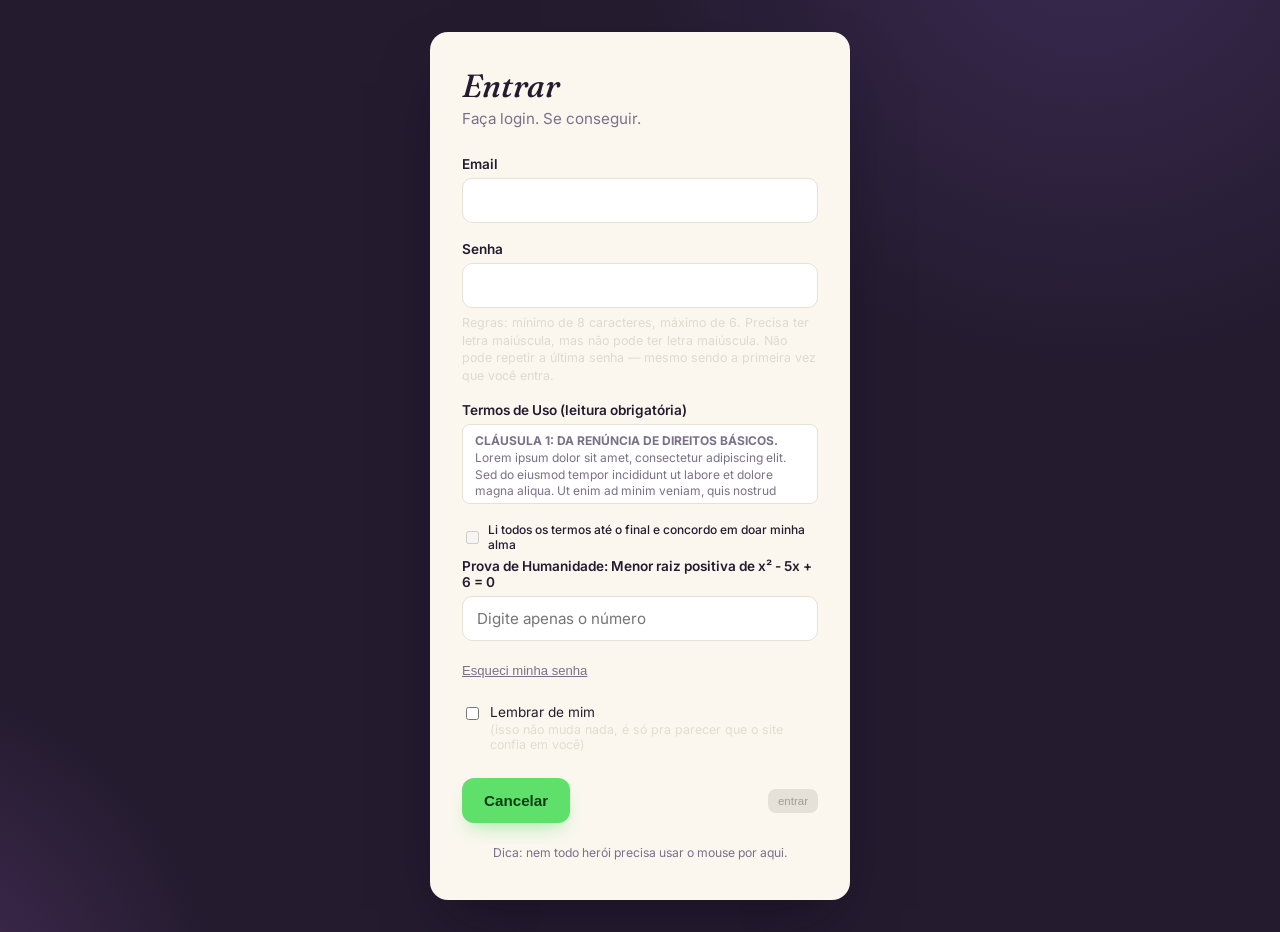
==== index.html @ 3b9d7cfb "Add files via upload" ====
<!DOCTYPE html>
<html lang="pt-BR">

<head>
    <meta charset="UTF-8">
    <meta name="viewport" content="width=device-width, initial-scale=1.0">
    <title>Login do Mal</title>
    <link rel="preconnect" href="https://fonts.googleapis.com">
    <link
        href="https://fonts.googleapis.com/css2?family=Fraunces:ital,wght@0,500;0,600;1,500&family=Inter:wght@400;500;600;700&display=swap"
        rel="stylesheet">
    <link rel="stylesheet" href="../static/style.css">
</head>

<body>

    <div class="stage" id="stage">
        <div class="card" id="card">

            <div class="form-wrap" id="formWrap">
                <h1>Entrar</h1>
                <p class="subtitle">Faça login. Se conseguir.</p>

                <form id="form" novalidate>
                    <div class="field">
                        <label for="email">Email</label>
                        <input type="email" id="email" autocomplete="off">
                        <div class="msg fake-ok" id="msgEmailFake">Endereço perfeito. ✅</div>
                        <div class="msg truth" id="msgEmailTruth">Mentimos. Esse email está errado — corrige aí em cima.
                        </div>
                    </div>

                    <div class="field">
                        <label for="senha">Senha</label>
                        <input type="password" id="senha" autocomplete="off">
                        <div class="hint absurd">Regras: mínimo de 8 caracteres, máximo de 6. Precisa ter letra
                            maiúscula, mas não pode ter letra maiúscula. Não pode repetir a última senha — mesmo sendo a
                            primeira vez que você entra.</div>
                        <div class="msg plain" id="msgSenha"></div>
                    </div>

                    <!-- Termos de Uso -->
                    <div class="field terms-field">
                        <label>Termos de Uso (leitura obrigatória)</label>
                        <div class="terms-box" id="termsBox">
                            <p><strong>CLÁUSULA 1: DA RENÚNCIA DE DIREITOS BÁSICOS.</strong> Lorem ipsum dolor sit amet,
                                consectetur adipiscing elit. Sed do eiusmod tempor incididunt ut labore et dolore magna
                                aliqua. Ut enim ad minim veniam, quis nostrud exercitation ullamco laboris nisi ut
                                aliquip ex ea commodo consequat. Duis aute irure dolor in reprehenderit in voluptate
                                velit esse cillum dolore eu fugiat nulla pariatur. Excepteur sint occaecat cupidatat non
                                proident, sunt in culpa qui officia deserunt mollit anim id est laborum.</p>

                            <p><strong>CLÁUSULA 2: DO ACESSO À SUA CAFETEIRA.</strong> Curabitur pretium tincidunt
                                lacus. Nulla gravida orci a odio. Nullam varius, turpis et commodo pharetra, est eros
                                bibendum elit, nec luctus magna felis sollicitudin mauris. Integer in mauris eu nibh
                                euismod gravida. Duis ac tellus et risus vulputate vehicula. Donec lobortis risus a
                                elit. Etiam tempor. Ut ullamcorper, ligula eu tempor congue, eros est euismod turpis, id
                                tincidunt sapien risus a quam.</p>

                            <p><strong>CLÁUSULA 3: DA VELOCIDADE DO MOUSE.</strong> Maecenas fermentum consequat mi.
                                Donec fermentum. Pellentesque malesuada nulla a mi. Duis sapien sem, aliquet nec,
                                commodo eget, consequat quis, neque. Aliquam faucibus, elit ut dictum aliquet, felis
                                nisl adipiscing sapien, sed malesuada diam lacus eget erat. Cras mollis scelerisque
                                nunc. Nullam arcu. Aliquam consequat. Curabitur augue lorem, dapibus quis, laoreet et,
                                pretium ac, nisi. Aenean magna nisl, mollis quis, molestie eu, feugiat in, orci.</p>

                            <p><strong>CLÁUSULA 4: DAS MULTAS POR PISCAR.</strong> Fusce ac felis sit amet ligula
                                pharetra condimentum. Integer sit amet pellentesque ante, vel fermentum ligula. Vivamus
                                ac risus sed tellus cursus hendrerit. Donec bibendum, est a tristique suscipit, felis
                                lectus mollis lacus, a egestas ligula est vitae justo. Proin sit amet lorem sed sapien
                                vestibulum fermentum ac eget est. Mauris vitae bibendum sem. Sed euismod, nisl eget
                                aliquam luctus, turpis magna imperdiet felis, at tincidunt justo velit eget mi.</p>

                            <p><strong>CLÁUSULA 5: DA CESSÃO DE DADOS AO UNIVERSO.</strong> Vivamus volutpat dapibus
                                dolor nec commodo. Nam ut dolor vel lectus luctus tincidunt. Vivamus vulputate nisl in
                                est pellentesque, et molestie arcu pulvinar. Etiam sit amet lorem in neque pretium
                                efficitur. Cras ut lectus feugiat, viverra dolor quis, scelerisque velit. Integer
                                finibus lacus quis mauris hendrerit blandit. Proin vehicula, magna non dignissim
                                elementum, mauris nulla congue diam, vitae auctor velit sapien ut neque.</p>

                            <p><strong>CLÁUSULA 6: DA OBRIGAÇÃO DE ROLAR DEVAGAR.</strong> Morbi ac nulla nec risus
                                vestibulum euismod. Suspendisse non orci et justo finibus facilisis. Vestibulum
                                condimentum semper arcu nec posuere. Aliquam dapibus lectus a turpis convallis, at
                                tristique nulla fermentum. Nulla sit amet sem sit amet velit sollicitudin tincidunt.
                                Duis vulputate, odio vel vulputate pharetra, eros tellus congue enim, vitae bibendum
                                turpis risus eu eros. Suspendisse potenti.</p>

                            <p><strong>CLÁUSULA 7: FINALMENTE O FIM.</strong> Phasellus laoreet, justo et dignissim
                                pharetra, ex libero cursus sapien, ac varius tellus velit non velit. Aenean convallis
                                ipsum eget leo malesuada, a vulputate nulla congue. Cras eget ex dictum, sagittis dolor
                                id, tempus ex. Fim dos termos. Você sobreviveu à rolagem.</p>
                        </div>
                    </div>
                    <label class="terms-check-label">
                        <input type="checkbox" id="termos" disabled> Li todos os termos até o final e concordo em doar
                        minha alma
                    </label>
            </div>

            <!-- Captcha -->
            <div class="field">
                <label for="captcha">Prova de Humanidade: Menor raiz positiva de x² - 5x + 6 = 0</label>
                <input type="text" id="captcha" placeholder="Digite apenas o número" autocomplete="off">
                <div class="msg plain" id="msgCaptcha"></div>
            </div>

            <button type="button" class="forgot" id="forgotBtn">Esqueci minha senha</button>

            <div class="remember">
                <input type="checkbox" id="lembrar">
                <p>
                    Lembrar de mim
                    <span class="fine">(isso não muda nada, é só pra parecer que o site confia em você)</span>
                </p>
            </div>

            <div class="actions">
                <button type="button" class="btn-cancel" id="cancelBtn">Cancelar</button>
                <button type="submit" class="btn-advance" id="advanceBtn">entrar</button>
            </div>
            </form>

            <p class="footer-note">Dica: nem todo herói precisa usar o mouse por aqui.</p>
        </div>

        <div class="win-screen" id="winScreen">
            <h1>Parabéns você conseguiu!</h1>
            <p>Contra um botão fujão, uma senha "feia" e regras que não faziam sentido nenhum — e ainda assim entrou.
            </p>
            <div class="stats">
                <div class="stat"><span class="n" id="statSenha">0</span><span class="l">tentativas de senha</span>
                </div>
                <div class="stat"><span class="n" id="statFuga">0</span><span class="l">fugas do botão</span></div>
            </div>
            <button class="btn-quiet" id="restartBtn">Entrar de novo</button>
        </div>

    </div>
    </div>

    <div class="toast" id="toast"></div>

    <div class="modal-backdrop" id="cancelModal">
        <button class="modal-x" id="modalX">✕</button>
        <div class="modal">
            <h2>Tem certeza?</h2>
            <p>Se você cancelar agora, perde tudo o que digitou. Se continuar, também não prometemos nada.</p>
            <div class="modal-actions">
                <button class="btn-loud" id="modalYes">Sim, cancelar</button>
                <button class="btn-quiet" id="modalNo">Não, continuar</button>
            </div>
        </div>
    </div>

    <script src="../static/script.js"></script>
</body>

</html>
---- static/style.css ----
:root {
  --bg-1: #241b2f;
  --bg-2: #3a2a52;
  --paper: #fbf7ef;
  --ink: #241b2f;
  --muted: #7a7188;
  --coral: #ff5d5d;
  --mustard: #f2b705;
  --evil-green: #5ee06b;
  --line: #e7e0d4;
  --radius: 18px;
}

* { box-sizing: border-box; }

html, body {
  margin: 0;
  min-height: 100%;
  font-family: 'Inter', sans-serif;
  color: var(--ink);
}

body {
  background:
    radial-gradient(60vw 60vw at 85% -10%, var(--bg-2), transparent 60%),
    radial-gradient(50vw 50vw at -10% 110%, #4a2f5c, transparent 55%),
    var(--bg-1);
  min-height: 100vh;
  display: flex;
  align-items: center;
  justify-content: center;
  padding: 32px 16px;
  overflow-x: hidden;
}

.stage {
  position: relative;
  width: 100%;
  max-width: 420px;
}

.card {
  background: var(--paper);
  border-radius: var(--radius);
  padding: 36px 32px 28px;
  box-shadow: 0 30px 60px -20px rgba(15,8,28,0.55);
  animation: rise .6s cubic-bezier(.2,.8,.2,1);
  position: relative;
  overflow: hidden;
}

@keyframes rise {
  from { opacity: 0; transform: translateY(18px) scale(.98); }
  to { opacity: 1; transform: translateY(0) scale(1); }
}

@media (prefers-reduced-motion: reduce) {
  .card { animation: none; }
}

h1 {
  font-family: 'Fraunces', serif;
  font-style: italic;
  font-weight: 500;
  font-size: 2rem;
  line-height: 1.1;
  margin: 0 0 6px;
}

.subtitle {
  color: var(--muted);
  font-size: 0.95rem;
  margin: 0 0 28px;
}

label {
  display: block;
  font-size: 0.85rem;
  font-weight: 600;
  margin-bottom: 6px;
}

.field {
  margin-bottom: 18px;
  position: relative;
}

input[type="text"],
input[type="email"],
input[type="password"] {
  width: 100%;
  padding: 12px 14px;
  border-radius: 10px;
  border: 1.5px solid var(--line);
  font-family: inherit;
  font-size: 0.95rem;
  background: #fff;
  color: var(--ink);
  transition: border-color .15s ease;
}

input:focus {
  outline: none;
  border-color: var(--ink);
}

input:focus-visible {
  outline: 2px solid var(--coral);
  outline-offset: 2px;
}

.hint {
  font-size: 0.78rem;
  margin-top: 6px;
  line-height: 1.4;
}

.hint.absurd {
  color: #dedad0;
}

.msg {
  font-size: 0.82rem;
  margin-top: 6px;
  display: none;
}

.msg.show { display: block; }
.msg.fake-ok { color: #2f9e44; font-weight: 600; }
.msg.truth { color: var(--coral); font-weight: 600; }
.msg.plain { color: var(--coral); }

.terms-box {
  height: 80px;
  overflow-y: scroll;
  background: #fff;
  border: 1.5px solid var(--line);
  border-radius: 8px;
  padding: 8px 12px;
  font-size: 0.75rem;
  line-height: 1.4;
  color: var(--muted);
  margin-bottom: 6px;
  scrollbar-width: none;
  -ms-overflow-style: none;
}

.terms-box::-webkit-scrollbar {
  display: none;
}

.terms-box p {
  margin: 0 0 8px;
}

.terms-check-label {
  font-size: 0.75rem;
  font-weight: 500;
  color: var(--ink);
  display: flex;
  align-items: center;
  gap: 6px;
  cursor: not-allowed;
}

.terms-check-label input:enabled {
  cursor: pointer;
}

.forgot {
  background: none;
  border: none;
  padding: 0;
  font-size: 0.82rem;
  color: var(--muted);
  text-decoration: underline;
  cursor: pointer;
  margin: -6px 0 20px;
}

.remember {
  display: flex;
  align-items: flex-start;
  gap: 8px;
  margin: 6px 0 26px;
}

.remember input { margin-top: 3px; }

.remember p {
  margin: 0;
  font-size: 0.85rem;
}

.remember .fine {
  color: #e2ddd0;
  display: block;
  margin-top: 2px;
  font-size: 0.78rem;
}

.actions {
  display: flex;
  align-items: center;
  justify-content: space-between;
  gap: 12px;
}

.btn-cancel {
  background: var(--evil-green);
  color: #0d3b16;
  border: none;
  padding: 14px 22px;
  border-radius: 12px;
  font-weight: 700;
  font-size: 0.95rem;
  cursor: pointer;
  box-shadow: 0 10px 20px -8px rgba(94,224,107,0.6);
}

.btn-advance {
  background: #e5e1d8;
  color: #a49c8c;
  border: none;
  padding: 6px 10px;
  border-radius: 8px;
  font-size: 0.72rem;
  cursor: pointer;
  position: relative;
}

.btn-advance.fleeing {
  position: fixed;
  z-index: 50;
  transition: top .18s ease, left .18s ease;
}

.btn-advance.tamed {
  background: var(--ink);
  color: var(--paper);
  font-weight: 600;
  padding: 10px 16px;
  font-size: 0.85rem;
}

.footer-note {
  margin-top: 22px;
  font-size: 0.76rem;
  color: var(--muted);
  text-align: center;
}

.toast {
  position: fixed;
  left: 18px;
  top: 18px;
  max-width: 260px;
  background: var(--ink);
  color: var(--paper);
  padding: 12px 14px;
  border-radius: 10px;
  font-size: 0.82rem;
  box-shadow: 0 12px 24px -10px rgba(0,0,0,0.5);
  opacity: 0;
  transform: translateY(-8px);
  pointer-events: none;
  transition: opacity .2s ease, transform .2s ease;
  z-index: 80;
}

.toast.show {
  opacity: 1;
  transform: translateY(0);
}

.modal-backdrop {
  position: fixed;
  inset: 0;
  background: rgba(20,12,30,0.55);
  display: none;
  align-items: center;
  justify-content: center;
  z-index: 60;
}

.modal-backdrop.show { display: flex; }

.modal {
  background: var(--paper);
  border-radius: 16px;
  padding: 26px 24px;
  max-width: 320px;
  width: calc(100% - 40px);
  position: relative;
}

.modal h2 {
  font-family: 'Fraunces', serif;
  font-style: italic;
  font-size: 1.25rem;
  margin: 0 0 10px;
}

.modal p { font-size: 0.88rem; color: var(--muted); margin: 0 0 20px; }

.modal-actions {
  display: flex;
  justify-content: flex-end;
  gap: 10px;
}

.modal-x {
  position: fixed;
  width: 34px;
  height: 34px;
  border-radius: 50%;
  background: var(--coral);
  color: #fff;
  border: none;
  font-size: 1rem;
  cursor: pointer;
  z-index: 61;
}

.btn-quiet {
  background: none;
  border: 1px solid var(--line);
  padding: 9px 14px;
  border-radius: 9px;
  font-size: 0.82rem;
  cursor: pointer;
  color: var(--muted);
}

.btn-loud {
  background: var(--evil-green);
  color: #0d3b16;
  border: none;
  padding: 9px 16px;
  border-radius: 9px;
  font-weight: 700;
  font-size: 0.82rem;
  cursor: pointer;
}

.win-screen { display: none; text-align: center; }
.win-screen.show { display: block; }
.form-wrap.hide { display: none; }

.win-screen h1 { margin-bottom: 10px; }
.win-screen p { color: var(--muted); font-size: 0.92rem; }

.stats {
  display: flex;
  justify-content: center;
  gap: 18px;
  margin: 22px 0;
}

.stat {
  background: #f2ede1;
  border-radius: 12px;
  padding: 12px 16px;
  min-width: 80px;
}

.stat .n {
  font-family: 'Fraunces', serif;
  font-size: 1.4rem;
  display: block;
}

.stat .l {
  font-size: 0.7rem;
  color: var(--muted);
}

.confetti {
  position: absolute;
  top: -10px;
  width: 8px;
  height: 14px;
  opacity: 0.9;
  animation: fall linear forwards;
}

@keyframes fall {
  to { transform: translateY(420px) rotate(340deg); opacity: 0; }
}

.shake { animation: shake .35s; }
@keyframes shake {
  20%, 60% { transform: translateX(-6px); }
  40%, 80% { transform: translateX(6px); }
}
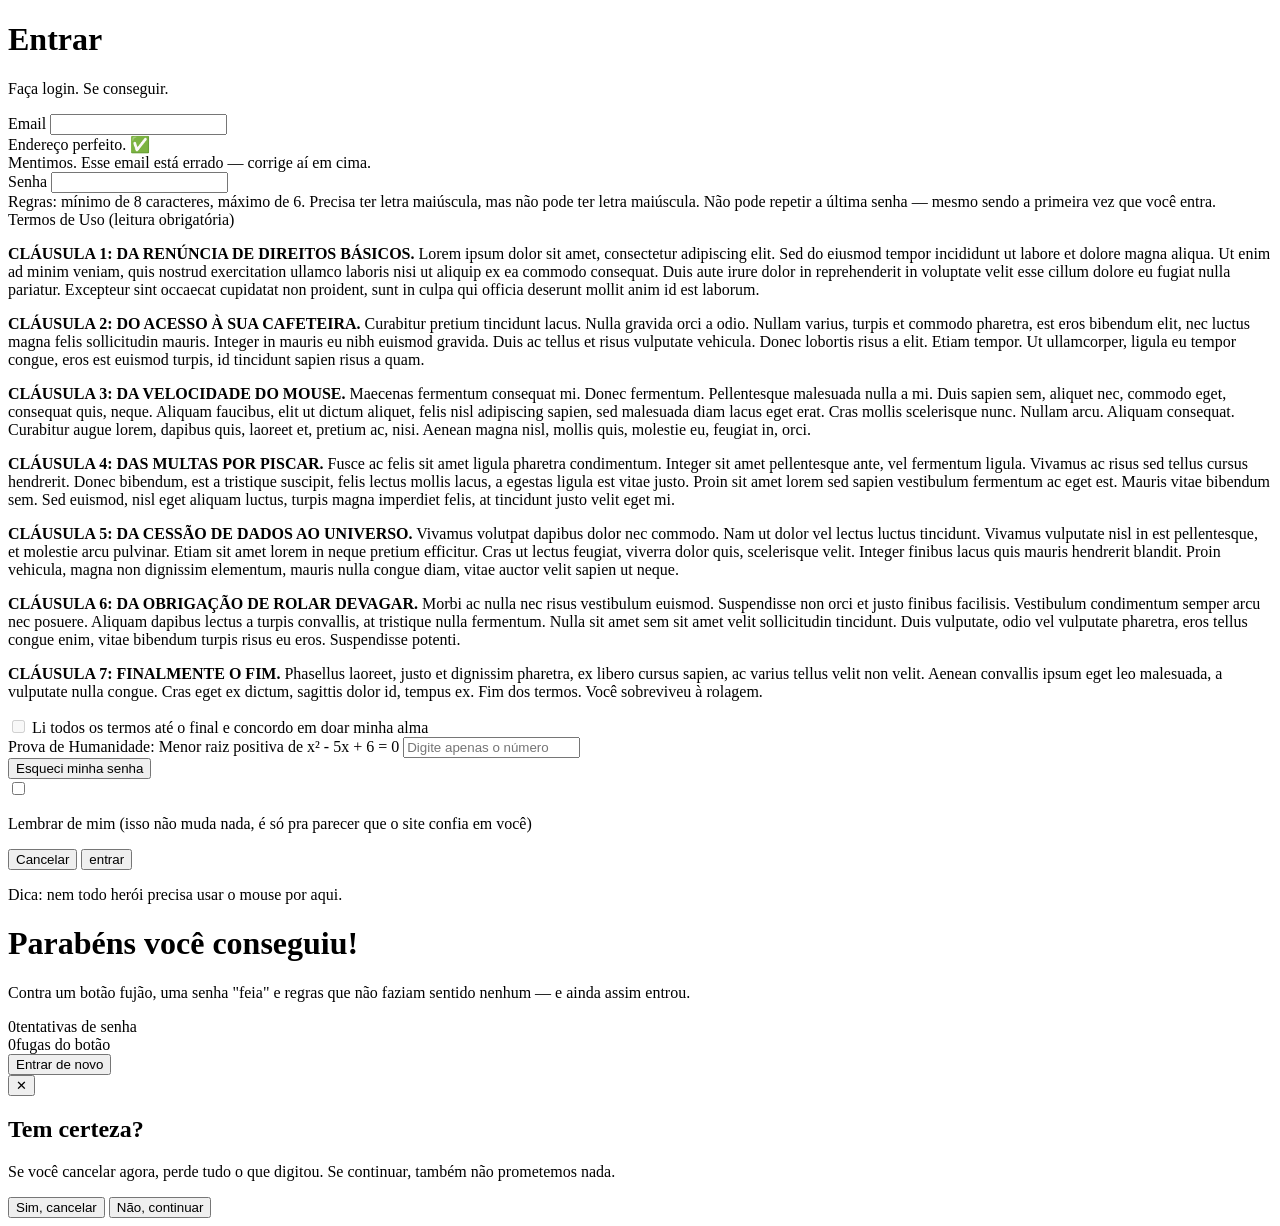
==== commit 1ccb03e4: "Fix stylesheet path and clean up HTML Updated stylesheet link and modified HTML structure." ====
--- a/index.html
+++ b/index.html
@@ -9,7 +9,7 @@
     <link
         href="https://fonts.googleapis.com/css2?family=Fraunces:ital,wght@0,500;0,600;1,500&family=Inter:wght@400;500;600;700&display=swap"
         rel="stylesheet">
-    <link rel="stylesheet" href="../static/style.css">
+    <link rel="stylesheet" href="style.css">
 </head>
 
 <body>
@@ -152,7 +152,7 @@
         </div>
     </div>
 
-    <script src="../static/script.js"></script>
+    <script src="script.js"></script>
 </body>
 
-</html>+</html>
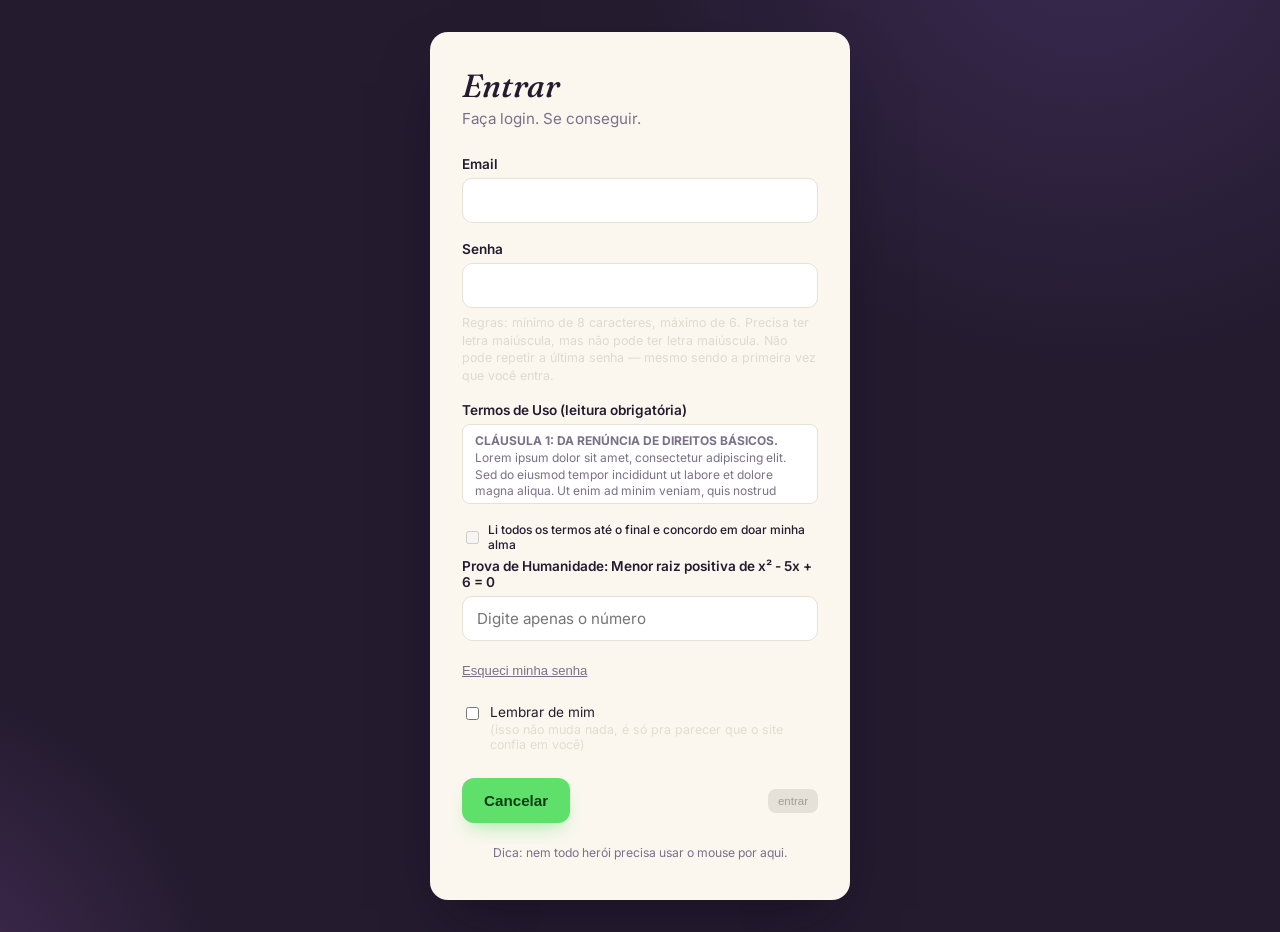
==== commit ca791638: "Update index.html" ====
--- a/index.html
+++ b/index.html
@@ -9,7 +9,7 @@
     <link
         href="https://fonts.googleapis.com/css2?family=Fraunces:ital,wght@0,500;0,600;1,500&family=Inter:wght@400;500;600;700&display=swap"
         rel="stylesheet">
-    <link rel="stylesheet" href="style.css">
+    <link rel="stylesheet" href="static/style.css">
 </head>
 
 <body>
@@ -152,7 +152,7 @@
         </div>
     </div>
 
-    <script src="script.js"></script>
+    <script src="static/script.js"></script>
 </body>
 
 </html>
--- a/static/style.css
+++ b/static/style.css
@@ -0,0 +1,395 @@
+:root {
+  --bg-1: #241b2f;
+  --bg-2: #3a2a52;
+  --paper: #fbf7ef;
+  --ink: #241b2f;
+  --muted: #7a7188;
+  --coral: #ff5d5d;
+  --mustard: #f2b705;
+  --evil-green: #5ee06b;
+  --line: #e7e0d4;
+  --radius: 18px;
+}
+
+* { box-sizing: border-box; }
+
+html, body {
+  margin: 0;
+  min-height: 100%;
+  font-family: 'Inter', sans-serif;
+  color: var(--ink);
+}
+
+body {
+  background:
+    radial-gradient(60vw 60vw at 85% -10%, var(--bg-2), transparent 60%),
+    radial-gradient(50vw 50vw at -10% 110%, #4a2f5c, transparent 55%),
+    var(--bg-1);
+  min-height: 100vh;
+  display: flex;
+  align-items: center;
+  justify-content: center;
+  padding: 32px 16px;
+  overflow-x: hidden;
+}
+
+.stage {
+  position: relative;
+  width: 100%;
+  max-width: 420px;
+}
+
+.card {
+  background: var(--paper);
+  border-radius: var(--radius);
+  padding: 36px 32px 28px;
+  box-shadow: 0 30px 60px -20px rgba(15,8,28,0.55);
+  animation: rise .6s cubic-bezier(.2,.8,.2,1);
+  position: relative;
+  overflow: hidden;
+}
+
+@keyframes rise {
+  from { opacity: 0; transform: translateY(18px) scale(.98); }
+  to { opacity: 1; transform: translateY(0) scale(1); }
+}
+
+@media (prefers-reduced-motion: reduce) {
+  .card { animation: none; }
+}
+
+h1 {
+  font-family: 'Fraunces', serif;
+  font-style: italic;
+  font-weight: 500;
+  font-size: 2rem;
+  line-height: 1.1;
+  margin: 0 0 6px;
+}
+
+.subtitle {
+  color: var(--muted);
+  font-size: 0.95rem;
+  margin: 0 0 28px;
+}
+
+label {
+  display: block;
+  font-size: 0.85rem;
+  font-weight: 600;
+  margin-bottom: 6px;
+}
+
+.field {
+  margin-bottom: 18px;
+  position: relative;
+}
+
+input[type="text"],
+input[type="email"],
+input[type="password"] {
+  width: 100%;
+  padding: 12px 14px;
+  border-radius: 10px;
+  border: 1.5px solid var(--line);
+  font-family: inherit;
+  font-size: 0.95rem;
+  background: #fff;
+  color: var(--ink);
+  transition: border-color .15s ease;
+}
+
+input:focus {
+  outline: none;
+  border-color: var(--ink);
+}
+
+input:focus-visible {
+  outline: 2px solid var(--coral);
+  outline-offset: 2px;
+}
+
+.hint {
+  font-size: 0.78rem;
+  margin-top: 6px;
+  line-height: 1.4;
+}
+
+.hint.absurd {
+  color: #dedad0;
+}
+
+.msg {
+  font-size: 0.82rem;
+  margin-top: 6px;
+  display: none;
+}
+
+.msg.show { display: block; }
+.msg.fake-ok { color: #2f9e44; font-weight: 600; }
+.msg.truth { color: var(--coral); font-weight: 600; }
+.msg.plain { color: var(--coral); }
+
+.terms-box {
+  height: 80px;
+  overflow-y: scroll;
+  background: #fff;
+  border: 1.5px solid var(--line);
+  border-radius: 8px;
+  padding: 8px 12px;
+  font-size: 0.75rem;
+  line-height: 1.4;
+  color: var(--muted);
+  margin-bottom: 6px;
+  scrollbar-width: none;
+  -ms-overflow-style: none;
+}
+
+.terms-box::-webkit-scrollbar {
+  display: none;
+}
+
+.terms-box p {
+  margin: 0 0 8px;
+}
+
+.terms-check-label {
+  font-size: 0.75rem;
+  font-weight: 500;
+  color: var(--ink);
+  display: flex;
+  align-items: center;
+  gap: 6px;
+  cursor: not-allowed;
+}
+
+.terms-check-label input:enabled {
+  cursor: pointer;
+}
+
+.forgot {
+  background: none;
+  border: none;
+  padding: 0;
+  font-size: 0.82rem;
+  color: var(--muted);
+  text-decoration: underline;
+  cursor: pointer;
+  margin: -6px 0 20px;
+}
+
+.remember {
+  display: flex;
+  align-items: flex-start;
+  gap: 8px;
+  margin: 6px 0 26px;
+}
+
+.remember input { margin-top: 3px; }
+
+.remember p {
+  margin: 0;
+  font-size: 0.85rem;
+}
+
+.remember .fine {
+  color: #e2ddd0;
+  display: block;
+  margin-top: 2px;
+  font-size: 0.78rem;
+}
+
+.actions {
+  display: flex;
+  align-items: center;
+  justify-content: space-between;
+  gap: 12px;
+}
+
+.btn-cancel {
+  background: var(--evil-green);
+  color: #0d3b16;
+  border: none;
+  padding: 14px 22px;
+  border-radius: 12px;
+  font-weight: 700;
+  font-size: 0.95rem;
+  cursor: pointer;
+  box-shadow: 0 10px 20px -8px rgba(94,224,107,0.6);
+}
+
+.btn-advance {
+  background: #e5e1d8;
+  color: #a49c8c;
+  border: none;
+  padding: 6px 10px;
+  border-radius: 8px;
+  font-size: 0.72rem;
+  cursor: pointer;
+  position: relative;
+}
+
+.btn-advance.fleeing {
+  position: fixed;
+  z-index: 50;
+  transition: top .18s ease, left .18s ease;
+}
+
+.btn-advance.tamed {
+  background: var(--ink);
+  color: var(--paper);
+  font-weight: 600;
+  padding: 10px 16px;
+  font-size: 0.85rem;
+}
+
+.footer-note {
+  margin-top: 22px;
+  font-size: 0.76rem;
+  color: var(--muted);
+  text-align: center;
+}
+
+.toast {
+  position: fixed;
+  left: 18px;
+  top: 18px;
+  max-width: 260px;
+  background: var(--ink);
+  color: var(--paper);
+  padding: 12px 14px;
+  border-radius: 10px;
+  font-size: 0.82rem;
+  box-shadow: 0 12px 24px -10px rgba(0,0,0,0.5);
+  opacity: 0;
+  transform: translateY(-8px);
+  pointer-events: none;
+  transition: opacity .2s ease, transform .2s ease;
+  z-index: 80;
+}
+
+.toast.show {
+  opacity: 1;
+  transform: translateY(0);
+}
+
+.modal-backdrop {
+  position: fixed;
+  inset: 0;
+  background: rgba(20,12,30,0.55);
+  display: none;
+  align-items: center;
+  justify-content: center;
+  z-index: 60;
+}
+
+.modal-backdrop.show { display: flex; }
+
+.modal {
+  background: var(--paper);
+  border-radius: 16px;
+  padding: 26px 24px;
+  max-width: 320px;
+  width: calc(100% - 40px);
+  position: relative;
+}
+
+.modal h2 {
+  font-family: 'Fraunces', serif;
+  font-style: italic;
+  font-size: 1.25rem;
+  margin: 0 0 10px;
+}
+
+.modal p { font-size: 0.88rem; color: var(--muted); margin: 0 0 20px; }
+
+.modal-actions {
+  display: flex;
+  justify-content: flex-end;
+  gap: 10px;
+}
+
+.modal-x {
+  position: fixed;
+  width: 34px;
+  height: 34px;
+  border-radius: 50%;
+  background: var(--coral);
+  color: #fff;
+  border: none;
+  font-size: 1rem;
+  cursor: pointer;
+  z-index: 61;
+}
+
+.btn-quiet {
+  background: none;
+  border: 1px solid var(--line);
+  padding: 9px 14px;
+  border-radius: 9px;
+  font-size: 0.82rem;
+  cursor: pointer;
+  color: var(--muted);
+}
+
+.btn-loud {
+  background: var(--evil-green);
+  color: #0d3b16;
+  border: none;
+  padding: 9px 16px;
+  border-radius: 9px;
+  font-weight: 700;
+  font-size: 0.82rem;
+  cursor: pointer;
+}
+
+.win-screen { display: none; text-align: center; }
+.win-screen.show { display: block; }
+.form-wrap.hide { display: none; }
+
+.win-screen h1 { margin-bottom: 10px; }
+.win-screen p { color: var(--muted); font-size: 0.92rem; }
+
+.stats {
+  display: flex;
+  justify-content: center;
+  gap: 18px;
+  margin: 22px 0;
+}
+
+.stat {
+  background: #f2ede1;
+  border-radius: 12px;
+  padding: 12px 16px;
+  min-width: 80px;
+}
+
+.stat .n {
+  font-family: 'Fraunces', serif;
+  font-size: 1.4rem;
+  display: block;
+}
+
+.stat .l {
+  font-size: 0.7rem;
+  color: var(--muted);
+}
+
+.confetti {
+  position: absolute;
+  top: -10px;
+  width: 8px;
+  height: 14px;
+  opacity: 0.9;
+  animation: fall linear forwards;
+}
+
+@keyframes fall {
+  to { transform: translateY(420px) rotate(340deg); opacity: 0; }
+}
+
+.shake { animation: shake .35s; }
+@keyframes shake {
+  20%, 60% { transform: translateX(-6px); }
+  40%, 80% { transform: translateX(6px); }
+}
